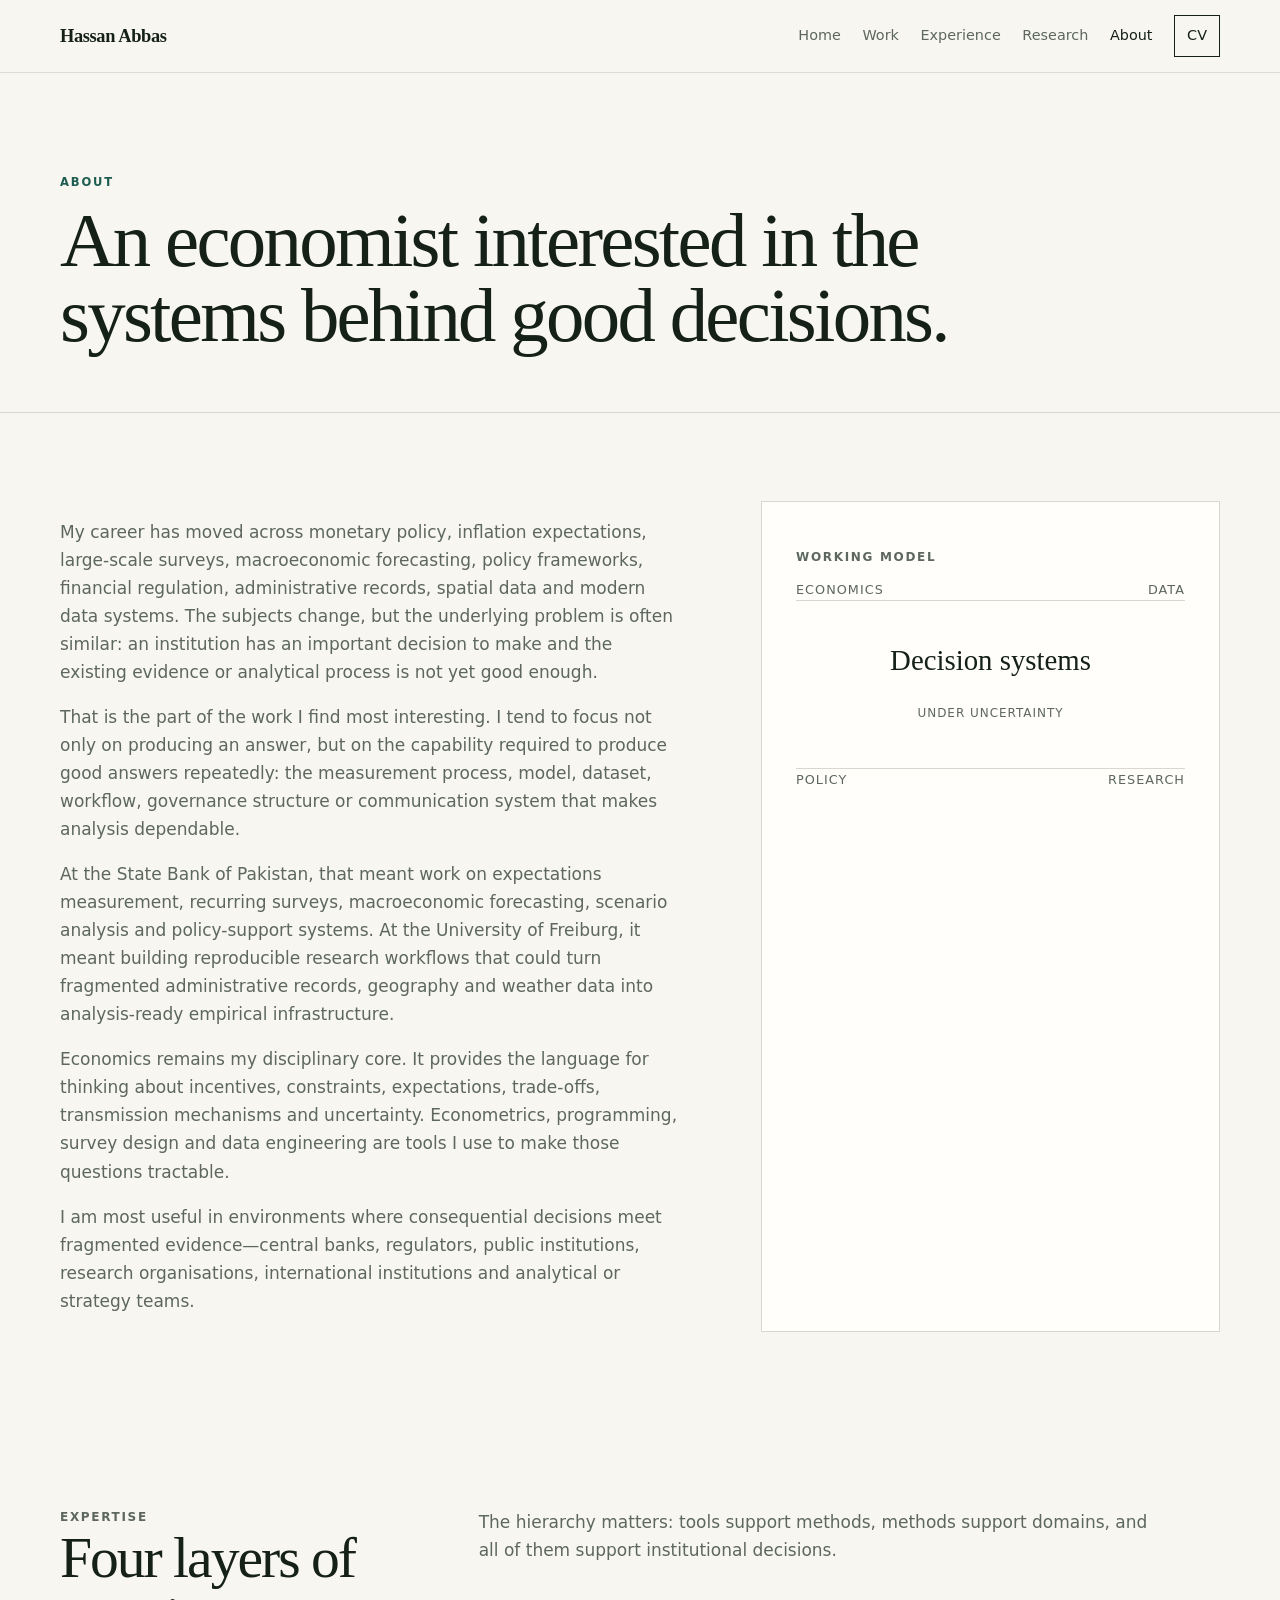
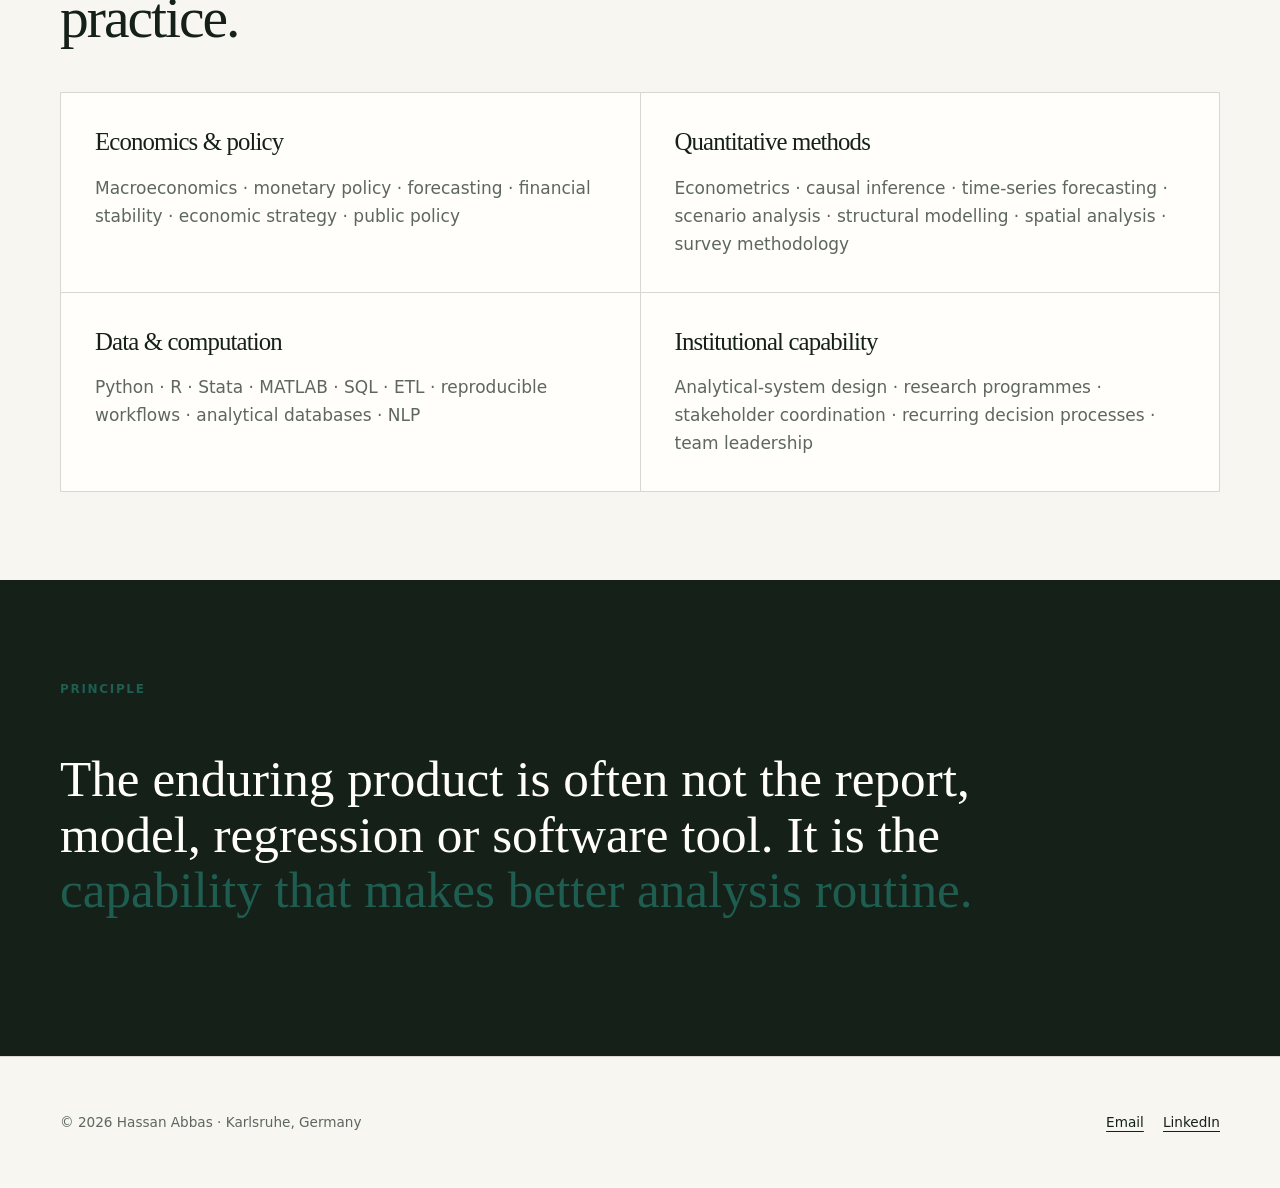
==== about.html @ 6c1988a5 "Initial portfolio website" ====
<!doctype html><html lang="en"><head><meta charset="utf-8"><meta name="viewport" content="width=device-width,initial-scale=1"><meta name="description" content="About Hassan Abbas — economist designing analytical capabilities for decisions under uncertainty."><title>About — Hassan Abbas</title><link rel="stylesheet" href="assets/styles.css"></head><body><a class="skip" href="#main">Skip to content</a><header><div class="wrap nav"><a class="brand" href="index.html">Hassan Abbas</a><button class="menu" aria-label="Toggle navigation" aria-expanded="false">☰</button><nav class="navlinks"><a href="index.html">Home</a><a href="work.html">Work</a><a href="experience.html">Experience</a><a href="research.html">Research</a><a class="active" href="about.html">About</a><a class="cvlink" href="cv.html">CV</a></nav></div></header><main id="main"><section class="page-hero"><div class="wrap"><p class="eyebrow">About</p><h1>An economist interested in the systems behind good decisions.</h1></div></section><section><div class="wrap about-grid"><article><p>My career has moved across monetary policy, inflation expectations, large-scale surveys, macroeconomic forecasting, policy frameworks, financial regulation, administrative records, spatial data and modern data systems. The subjects change, but the underlying problem is often similar: an institution has an important decision to make and the existing evidence or analytical process is not yet good enough.</p><p>That is the part of the work I find most interesting. I tend to focus not only on producing an answer, but on the capability required to produce good answers repeatedly: the measurement process, model, dataset, workflow, governance structure or communication system that makes analysis dependable.</p><p>At the State Bank of Pakistan, that meant work on expectations measurement, recurring surveys, macroeconomic forecasting, scenario analysis and policy-support systems. At the University of Freiburg, it meant building reproducible research workflows that could turn fragmented administrative records, geography and weather data into analysis-ready empirical infrastructure.</p><p>Economics remains my disciplinary core. It provides the language for thinking about incentives, constraints, expectations, trade-offs, transmission mechanisms and uncertainty. Econometrics, programming, survey design and data engineering are tools I use to make those questions tractable.</p><p>I am most useful in environments where consequential decisions meet fragmented evidence—central banks, regulators, public institutions, research organisations, international institutions and analytical or strategy teams.</p></article><aside class="matrix"><p class="kicker">Working model</p><div class="matrix-labels"><span>Economics</span><span>Data</span></div><div class="matrix-line"></div><div class="matrix-center">Decision systems<br><small style="font-family:var(--sans);font-size:.75rem;color:var(--muted);letter-spacing:.08em;text-transform:uppercase">under uncertainty</small></div><div class="matrix-line"></div><div class="matrix-labels"><span>Policy</span><span>Research</span></div></aside></div></section><section class="reveal"><div class="wrap"><div class="section-head"><div><p class="kicker">Expertise</p><h2>Four layers of practice.</h2></div><p>The hierarchy matters: tools support methods, methods support domains, and all of them support institutional decisions.</p></div><div class="expertise"><article><h3>Economics & policy</h3><p>Macroeconomics · monetary policy · forecasting · financial stability · economic strategy · public policy</p></article><article><h3>Quantitative methods</h3><p>Econometrics · causal inference · time-series forecasting · scenario analysis · structural modelling · spatial analysis · survey methodology</p></article><article><h3>Data & computation</h3><p>Python · R · Stata · MATLAB · SQL · ETL · reproducible workflows · analytical databases · NLP</p></article><article><h3>Institutional capability</h3><p>Analytical-system design · research programmes · stakeholder coordination · recurring decision processes · team leadership</p></article></div></div></section><section class="statement reveal"><div class="wrap"><p class="kicker">Principle</p><p class="quote">The enduring product is often not the report, model, regression or software tool. It is the <em>capability that makes better analysis routine.</em></p></div></section></main><footer><div class="wrap footer-grid"><p>© 2026 Hassan Abbas · Karlsruhe, Germany</p><div class="footer-links"><a href="mailto:hassanabbas.baig@gmail.com">Email</a><a href="https://linkedin.com/in/has-san-ab-bas">LinkedIn</a></div></div></footer><script src="assets/site.js"></script></body></html>
---- assets/styles.css ----
:root {
  --ink: #152019;
  --muted: #5d675f;
  --paper: #f7f6f1;
  --white: #fffefa;
  --line: #d9d8d0;
  --accent: #1e5d4f;
  --accent-soft: #dce9e4;
  --serif: Georgia, 'Times New Roman', serif;
  --sans: Inter, ui-sans-serif, system-ui, -apple-system, BlinkMacSystemFont, 'Segoe UI', sans-serif;
  --max: 1160px;
}
*{box-sizing:border-box}
html{scroll-behavior:smooth}
body{margin:0;background:var(--paper);color:var(--ink);font-family:var(--sans);font-size:17px;line-height:1.65;-webkit-font-smoothing:antialiased}
a{color:inherit;text-decoration-thickness:1px;text-underline-offset:4px}
a:hover{color:var(--accent)}
img{max-width:100%}
.skip{position:absolute;left:-9999px}.skip:focus{left:1rem;top:1rem;background:var(--white);padding:.6rem 1rem;z-index:100}
.wrap{width:min(calc(100% - 40px),var(--max));margin:auto}
header{position:sticky;top:0;z-index:50;background:rgba(247,246,241,.94);backdrop-filter:blur(10px);border-bottom:1px solid rgba(217,216,208,.85)}
.nav{height:72px;display:flex;align-items:center;justify-content:space-between;gap:2rem}
.brand{font-family:var(--serif);font-weight:700;letter-spacing:-.02em;text-decoration:none;font-size:1.15rem}
.navlinks{display:flex;align-items:center;gap:1.35rem;font-size:.9rem}.navlinks a{text-decoration:none;color:var(--muted)}.navlinks a.active,.navlinks a:hover{color:var(--ink)}
.navlinks .cvlink{padding:.48rem .75rem;border:1px solid var(--ink);color:var(--ink)}
.menu{display:none;border:0;background:transparent;font-size:1.4rem}
.hero{padding:112px 0 80px}.eyebrow{text-transform:uppercase;letter-spacing:.16em;font-size:.72rem;font-weight:700;color:var(--accent)}
h1,h2,h3{font-family:var(--serif);font-weight:500;letter-spacing:-.035em;margin:0}
h1{font-size:clamp(3.2rem,7vw,6.6rem);line-height:.98;max-width:980px}h2{font-size:clamp(2.25rem,4.5vw,4rem);line-height:1.05}h3{font-size:1.55rem;line-height:1.18}
.lede{max-width:800px;font-size:clamp(1.15rem,2vw,1.42rem);color:var(--muted);margin:2rem 0 0}.actions{display:flex;gap:1rem;flex-wrap:wrap;margin-top:2.2rem}.btn{display:inline-block;text-decoration:none;padding:.82rem 1.05rem;border:1px solid var(--ink);font-size:.9rem;font-weight:650}.btn.primary{background:var(--ink);color:var(--white)}.btn:hover{transform:translateY(-1px)}
.meta-strip{border-top:1px solid var(--line);border-bottom:1px solid var(--line);padding:20px 0}.meta-grid{display:grid;grid-template-columns:repeat(3,1fr);gap:1rem}.meta-item{font-size:.86rem;color:var(--muted)}.meta-item strong{display:block;color:var(--ink);font-family:var(--serif);font-size:1.2rem;font-weight:500}
section{padding:88px 0}.section-head{display:grid;grid-template-columns:1fr 2fr;gap:3rem;margin-bottom:44px}.section-head p{margin:0;color:var(--muted);max-width:680px}.kicker{font-size:.75rem;text-transform:uppercase;letter-spacing:.14em;font-weight:700;color:var(--accent);margin-bottom:.7rem}
.work-grid{display:grid;grid-template-columns:repeat(2,1fr);gap:1px;background:var(--line);border:1px solid var(--line)}.work-card{background:var(--white);padding:34px;min-height:310px;display:flex;flex-direction:column}.work-card .num{font-family:var(--serif);font-size:.9rem;color:var(--accent);margin-bottom:3.2rem}.work-card p{color:var(--muted);margin:.9rem 0 1.5rem}.tags{display:flex;gap:.5rem;flex-wrap:wrap;margin-top:auto}.tag{font-size:.72rem;letter-spacing:.03em;border:1px solid var(--line);padding:.28rem .48rem;color:var(--muted)}.arrow{font-size:1.3rem;text-decoration:none;margin-top:1.4rem;display:inline-block}
.statement{background:var(--ink);color:var(--white)}.statement .section-head p{color:#c8d0cb}.statement-flow{display:grid;grid-template-columns:repeat(4,1fr);gap:1px;background:#52615a;border:1px solid #52615a}.flow-step{background:var(--ink);padding:30px;min-height:200px}.flow-step b{font-family:var(--serif);font-weight:500;font-size:1.35rem;display:block;margin-bottom:.9rem}.flow-step span{color:#c8d0cb;font-size:.92rem}
.timeline{border-top:1px solid var(--line)}.role{display:grid;grid-template-columns:190px 1fr;gap:2rem;padding:36px 0;border-bottom:1px solid var(--line)}.role time{font-size:.86rem;color:var(--muted)}.role h3{margin-bottom:.35rem}.role .org{color:var(--accent);font-weight:650;font-size:.92rem}.role p{color:var(--muted);max-width:790px;margin:.75rem 0 0}
.expertise{display:grid;grid-template-columns:repeat(2,1fr);gap:1px;background:var(--line);border:1px solid var(--line)}.expertise article{background:var(--white);padding:34px}.expertise p{color:var(--muted);margin-bottom:0}
.quote{font-family:var(--serif);font-size:clamp(2rem,4vw,3.6rem);line-height:1.08;max-width:1000px}.quote em{color:var(--accent);font-style:normal}
.page-hero{padding:88px 0 58px;border-bottom:1px solid var(--line)}.page-hero h1{font-size:clamp(3rem,6vw,5.6rem)}.page-hero .lede{max-width:760px}
.case{padding:72px 0;border-bottom:1px solid var(--line)}.case-grid{display:grid;grid-template-columns:1fr 2fr;gap:4rem}.case aside{font-size:.85rem;color:var(--muted)}.case aside dl{margin:1.4rem 0 0}.case aside dt{text-transform:uppercase;letter-spacing:.1em;font-size:.68rem;color:var(--accent);font-weight:700;margin-top:1rem}.case aside dd{margin:.18rem 0}.case h2{font-size:clamp(2.1rem,4vw,3.3rem)}.case h4{font-family:var(--sans);font-size:.76rem;text-transform:uppercase;letter-spacing:.12em;color:var(--accent);margin:2.2rem 0 .6rem}.case p{max-width:760px;color:var(--muted)}.case .result{border-left:3px solid var(--accent);padding-left:1.1rem;color:var(--ink);font-size:1.08rem}
.about-grid{display:grid;grid-template-columns:1.15fr .85fr;gap:5rem}.about-grid p{color:var(--muted)}.matrix{border:1px solid var(--line);background:var(--white);padding:34px}.matrix-center{text-align:center;font-family:var(--serif);font-size:1.8rem;padding:36px 5px}.matrix-line{height:1px;background:var(--line)}.matrix-labels{display:grid;grid-template-columns:1fr 1fr;gap:1rem;font-size:.8rem;color:var(--muted);text-transform:uppercase;letter-spacing:.08em}.matrix-labels span:last-child{text-align:right}
.research-list{border-top:1px solid var(--line)}.research-item{display:grid;grid-template-columns:180px 1fr;gap:2rem;padding:32px 0;border-bottom:1px solid var(--line)}.research-item small{color:var(--accent);font-weight:700;text-transform:uppercase;letter-spacing:.09em}.research-item p{color:var(--muted);margin:.5rem 0 0}
.cv-layout{display:grid;grid-template-columns:1fr 320px;gap:5rem}.cv-summary{font-size:1.2rem;color:var(--muted)}.sidebar-card{border:1px solid var(--line);background:var(--white);padding:28px;position:sticky;top:100px}.sidebar-card p{color:var(--muted);font-size:.9rem}.compact-list{margin:0;padding-left:1.2rem;color:var(--muted)}
footer{padding:54px 0;border-top:1px solid var(--line)}.footer-grid{display:flex;justify-content:space-between;align-items:flex-end;gap:2rem}.footer-grid p{margin:0;color:var(--muted);font-size:.85rem}.footer-links{display:flex;gap:1.2rem;font-size:.85rem}
.reveal{opacity:0;transform:translateY(12px);transition:opacity .5s ease,transform .5s ease}.reveal.visible{opacity:1;transform:none}
@media(max-width:780px){.wrap{width:min(calc(100% - 28px),var(--max))}.menu{display:block}.navlinks{display:none;position:absolute;top:72px;left:0;right:0;background:var(--paper);padding:1rem 20px 1.4rem;border-bottom:1px solid var(--line);flex-direction:column;align-items:flex-start}.navlinks.open{display:flex}.hero{padding:72px 0 58px}.section-head,.case-grid,.about-grid,.cv-layout{grid-template-columns:1fr;gap:2rem}.work-grid,.expertise,.statement-flow{grid-template-columns:1fr}.meta-grid{grid-template-columns:1fr}.role,.research-item{grid-template-columns:1fr;gap:.5rem}.work-card{min-height:260px}.footer-grid{align-items:flex-start;flex-direction:column}.sidebar-card{position:static}}
@media(prefers-reduced-motion:reduce){html{scroll-behavior:auto}.reveal{opacity:1;transform:none;transition:none}}
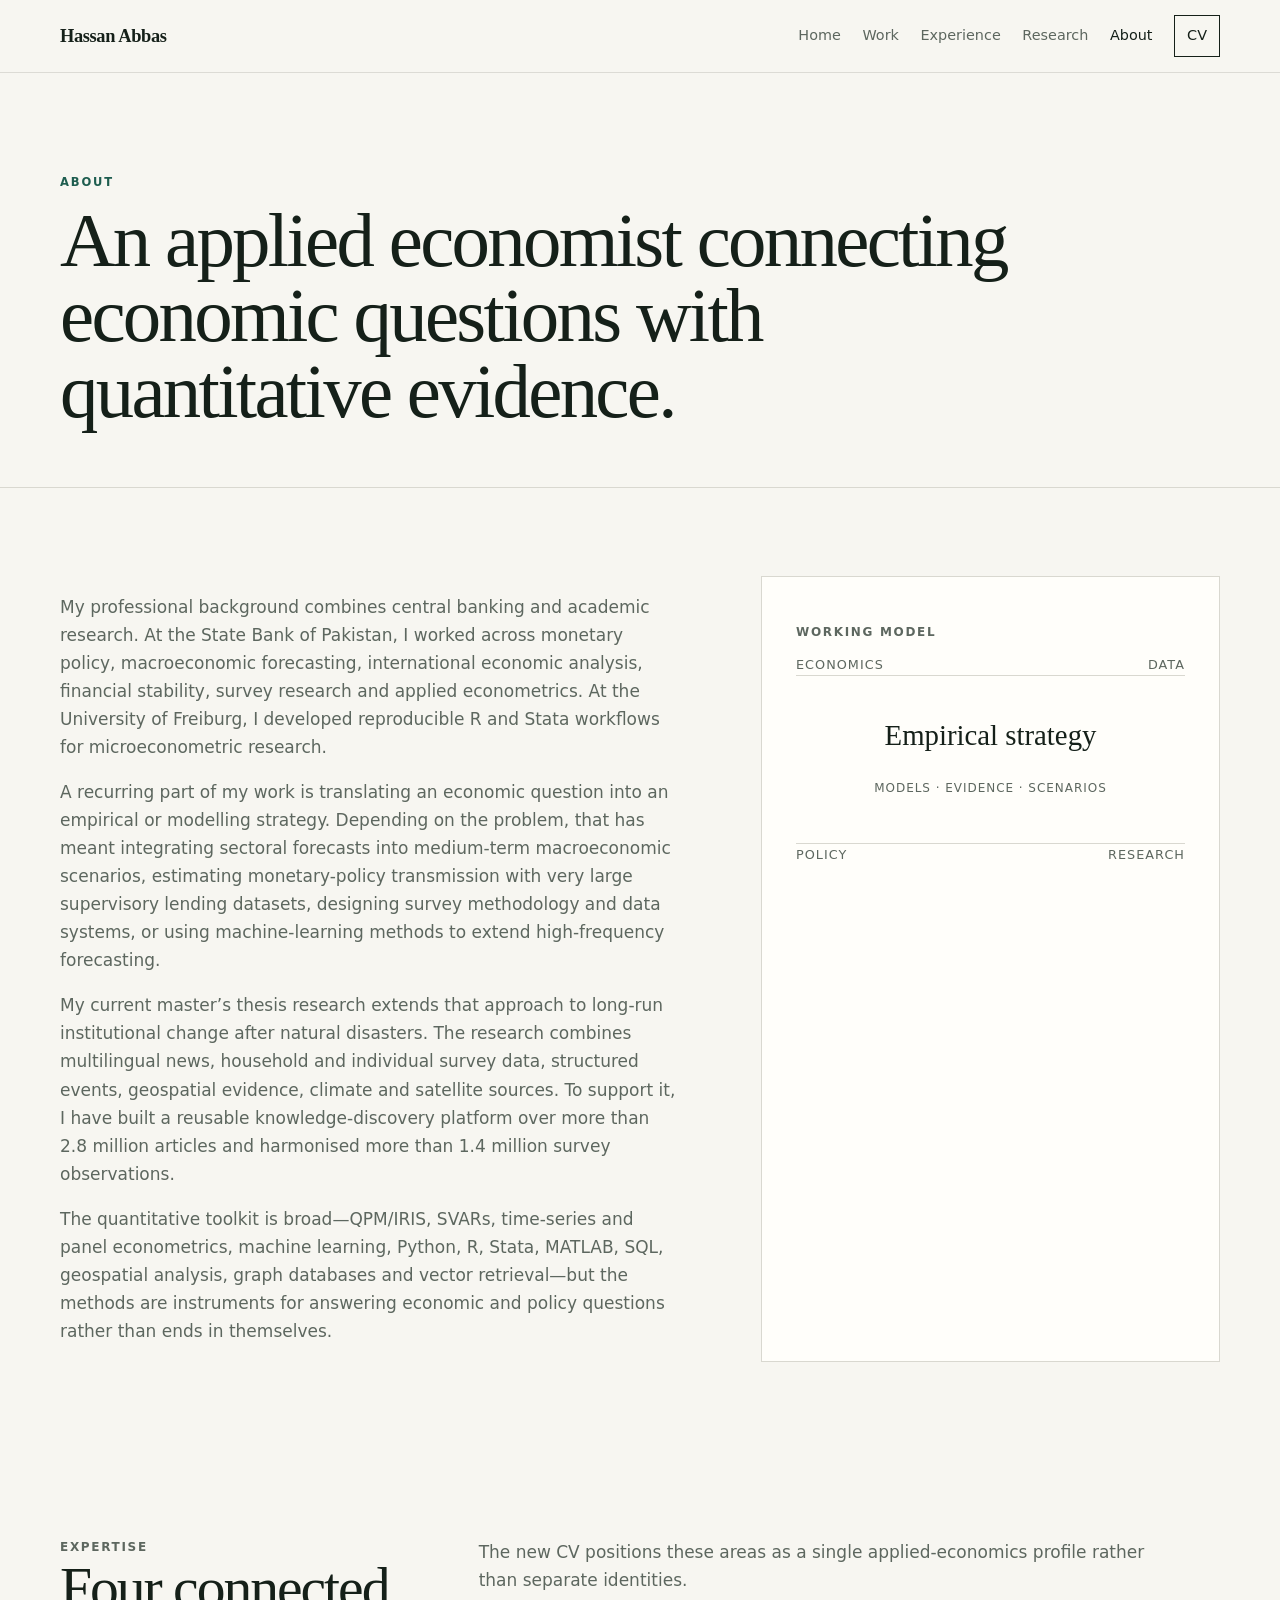
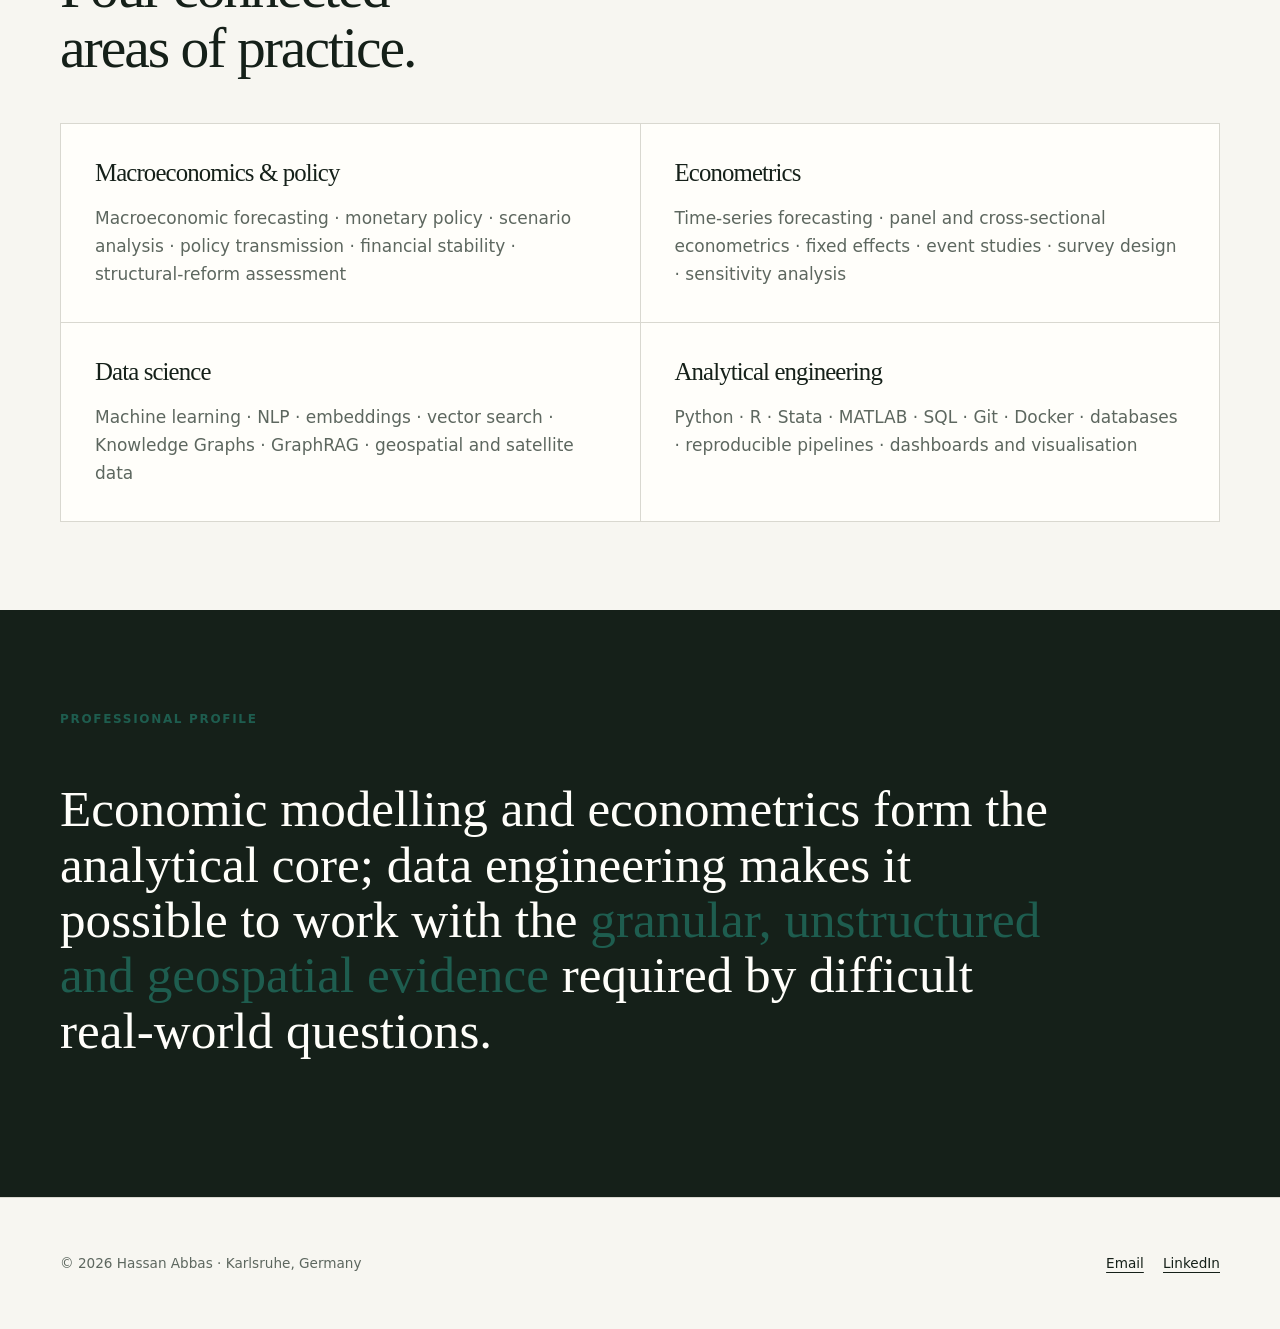
==== commit 4b7a8824: "Align portfolio with updated CV eg  "alilgned CV" b784fad :wqgit status" ====
--- a/about.html
+++ b/about.html
@@ -1 +1,5 @@
-<!doctype html><html lang="en"><head><meta charset="utf-8"><meta name="viewport" content="width=device-width,initial-scale=1"><meta name="description" content="About Hassan Abbas — economist designing analytical capabilities for decisions under uncertainty."><title>About — Hassan Abbas</title><link rel="stylesheet" href="assets/styles.css"></head><body><a class="skip" href="#main">Skip to content</a><header><div class="wrap nav"><a class="brand" href="index.html">Hassan Abbas</a><button class="menu" aria-label="Toggle navigation" aria-expanded="false">☰</button><nav class="navlinks"><a href="index.html">Home</a><a href="work.html">Work</a><a href="experience.html">Experience</a><a href="research.html">Research</a><a class="active" href="about.html">About</a><a class="cvlink" href="cv.html">CV</a></nav></div></header><main id="main"><section class="page-hero"><div class="wrap"><p class="eyebrow">About</p><h1>An economist interested in the systems behind good decisions.</h1></div></section><section><div class="wrap about-grid"><article><p>My career has moved across monetary policy, inflation expectations, large-scale surveys, macroeconomic forecasting, policy frameworks, financial regulation, administrative records, spatial data and modern data systems. The subjects change, but the underlying problem is often similar: an institution has an important decision to make and the existing evidence or analytical process is not yet good enough.</p><p>That is the part of the work I find most interesting. I tend to focus not only on producing an answer, but on the capability required to produce good answers repeatedly: the measurement process, model, dataset, workflow, governance structure or communication system that makes analysis dependable.</p><p>At the State Bank of Pakistan, that meant work on expectations measurement, recurring surveys, macroeconomic forecasting, scenario analysis and policy-support systems. At the University of Freiburg, it meant building reproducible research workflows that could turn fragmented administrative records, geography and weather data into analysis-ready empirical infrastructure.</p><p>Economics remains my disciplinary core. It provides the language for thinking about incentives, constraints, expectations, trade-offs, transmission mechanisms and uncertainty. Econometrics, programming, survey design and data engineering are tools I use to make those questions tractable.</p><p>I am most useful in environments where consequential decisions meet fragmented evidence—central banks, regulators, public institutions, research organisations, international institutions and analytical or strategy teams.</p></article><aside class="matrix"><p class="kicker">Working model</p><div class="matrix-labels"><span>Economics</span><span>Data</span></div><div class="matrix-line"></div><div class="matrix-center">Decision systems<br><small style="font-family:var(--sans);font-size:.75rem;color:var(--muted);letter-spacing:.08em;text-transform:uppercase">under uncertainty</small></div><div class="matrix-line"></div><div class="matrix-labels"><span>Policy</span><span>Research</span></div></aside></div></section><section class="reveal"><div class="wrap"><div class="section-head"><div><p class="kicker">Expertise</p><h2>Four layers of practice.</h2></div><p>The hierarchy matters: tools support methods, methods support domains, and all of them support institutional decisions.</p></div><div class="expertise"><article><h3>Economics & policy</h3><p>Macroeconomics · monetary policy · forecasting · financial stability · economic strategy · public policy</p></article><article><h3>Quantitative methods</h3><p>Econometrics · causal inference · time-series forecasting · scenario analysis · structural modelling · spatial analysis · survey methodology</p></article><article><h3>Data & computation</h3><p>Python · R · Stata · MATLAB · SQL · ETL · reproducible workflows · analytical databases · NLP</p></article><article><h3>Institutional capability</h3><p>Analytical-system design · research programmes · stakeholder coordination · recurring decision processes · team leadership</p></article></div></div></section><section class="statement reveal"><div class="wrap"><p class="kicker">Principle</p><p class="quote">The enduring product is often not the report, model, regression or software tool. It is the <em>capability that makes better analysis routine.</em></p></div></section></main><footer><div class="wrap footer-grid"><p>© 2026 Hassan Abbas · Karlsruhe, Germany</p><div class="footer-links"><a href="mailto:hassanabbas.baig@gmail.com">Email</a><a href="https://linkedin.com/in/has-san-ab-bas">LinkedIn</a></div></div></footer><script src="assets/site.js"></script></body></html>
+<!doctype html><html lang="en"><head><meta charset="utf-8"><meta name="viewport" content="width=device-width,initial-scale=1"><meta name="description" content="About Hassan Abbas — applied economist working across econometrics, macroeconomic forecasting, scenario analysis and data science."><title>About — Hassan Abbas</title><link rel="stylesheet" href="assets/styles.css"></head><body><a class="skip" href="#main">Skip to content</a><header><div class="wrap nav"><a class="brand" href="index.html">Hassan Abbas</a><button class="menu" aria-label="Toggle navigation" aria-expanded="false">☰</button><nav class="navlinks"><a href="index.html">Home</a><a href="work.html">Work</a><a href="experience.html">Experience</a><a href="research.html">Research</a><a class="active" href="about.html">About</a><a class="cvlink" href="cv.html">CV</a></nav></div></header><main id="main"><section class="page-hero"><div class="wrap"><p class="eyebrow">About</p><h1>An applied economist connecting economic questions with quantitative evidence.</h1></div></section>
+<section><div class="wrap about-grid"><article><p>My professional background combines central banking and academic research. At the State Bank of Pakistan, I worked across monetary policy, macroeconomic forecasting, international economic analysis, financial stability, survey research and applied econometrics. At the University of Freiburg, I developed reproducible R and Stata workflows for microeconometric research.</p><p>A recurring part of my work is translating an economic question into an empirical or modelling strategy. Depending on the problem, that has meant integrating sectoral forecasts into medium-term macroeconomic scenarios, estimating monetary-policy transmission with very large supervisory lending datasets, designing survey methodology and data systems, or using machine-learning methods to extend high-frequency forecasting.</p><p>My current master’s thesis research extends that approach to long-run institutional change after natural disasters. The research combines multilingual news, household and individual survey data, structured events, geospatial evidence, climate and satellite sources. To support it, I have built a reusable knowledge-discovery platform over more than 2.8 million articles and harmonised more than 1.4 million survey observations.</p><p>The quantitative toolkit is broad—QPM/IRIS, SVARs, time-series and panel econometrics, machine learning, Python, R, Stata, MATLAB, SQL, geospatial analysis, graph databases and vector retrieval—but the methods are instruments for answering economic and policy questions rather than ends in themselves.</p></article><aside class="matrix"><p class="kicker">Working model</p><div class="matrix-labels"><span>Economics</span><span>Data</span></div><div class="matrix-line"></div><div class="matrix-center">Empirical strategy<br><small style="font-family:var(--sans);font-size:.75rem;color:var(--muted);letter-spacing:.08em;text-transform:uppercase">models · evidence · scenarios</small></div><div class="matrix-line"></div><div class="matrix-labels"><span>Policy</span><span>Research</span></div></aside></div></section>
+<section class="reveal"><div class="wrap"><div class="section-head"><div><p class="kicker">Expertise</p><h2>Four connected areas of practice.</h2></div><p>The new CV positions these areas as a single applied-economics profile rather than separate identities.</p></div><div class="expertise"><article><h3>Macroeconomics & policy</h3><p>Macroeconomic forecasting · monetary policy · scenario analysis · policy transmission · financial stability · structural-reform assessment</p></article><article><h3>Econometrics</h3><p>Time-series forecasting · panel and cross-sectional econometrics · fixed effects · event studies · survey design · sensitivity analysis</p></article><article><h3>Data science</h3><p>Machine learning · NLP · embeddings · vector search · Knowledge Graphs · GraphRAG · geospatial and satellite data</p></article><article><h3>Analytical engineering</h3><p>Python · R · Stata · MATLAB · SQL · Git · Docker · databases · reproducible pipelines · dashboards and visualisation</p></article></div></div></section>
+<section class="statement reveal"><div class="wrap"><p class="kicker">Professional profile</p><p class="quote">Economic modelling and econometrics form the analytical core; data engineering makes it possible to work with the <em>granular, unstructured and geospatial evidence</em> required by difficult real-world questions.</p></div></section>
+</main><footer><div class="wrap footer-grid"><p>© 2026 Hassan Abbas · Karlsruhe, Germany</p><div class="footer-links"><a href="mailto:hassanabbas.baig@gmail.com">Email</a><a href="https://linkedin.com/in/has-san-ab-bas">LinkedIn</a></div></div></footer><script src="assets/site.js"></script></body></html>
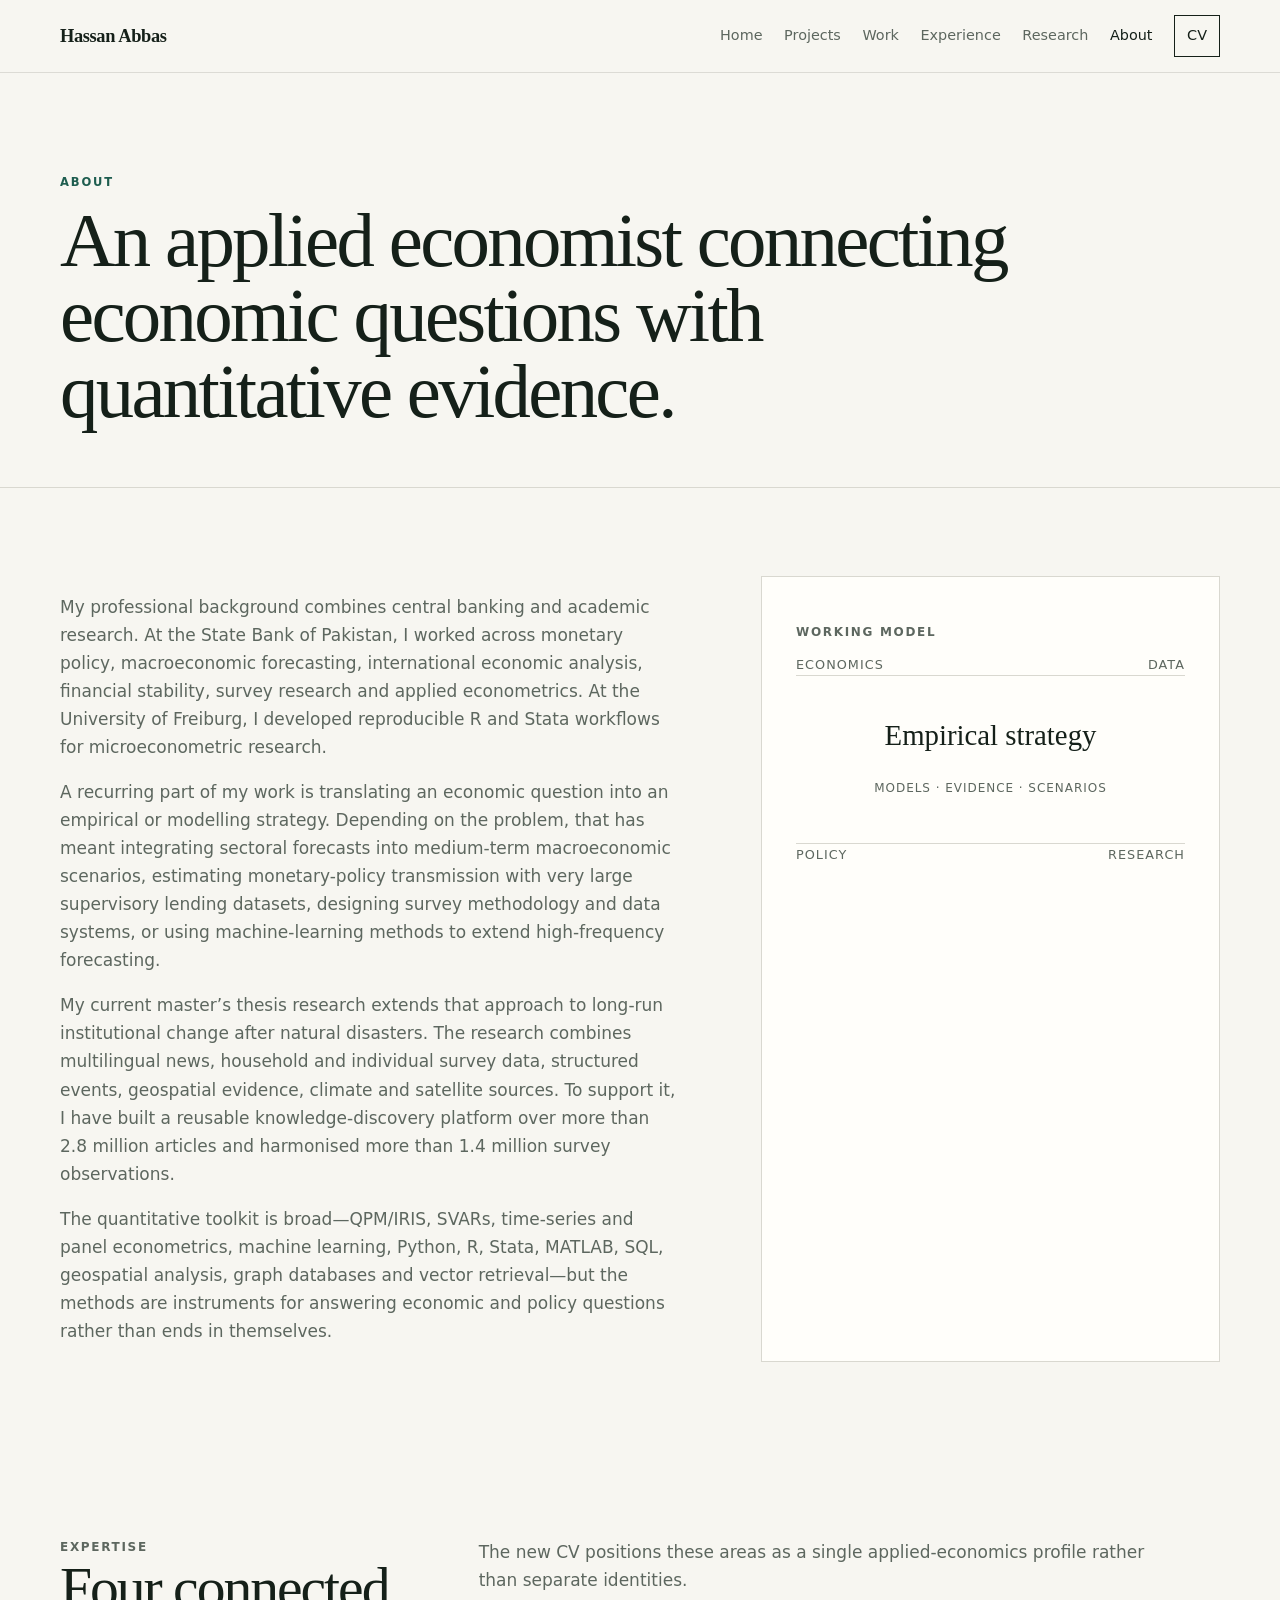
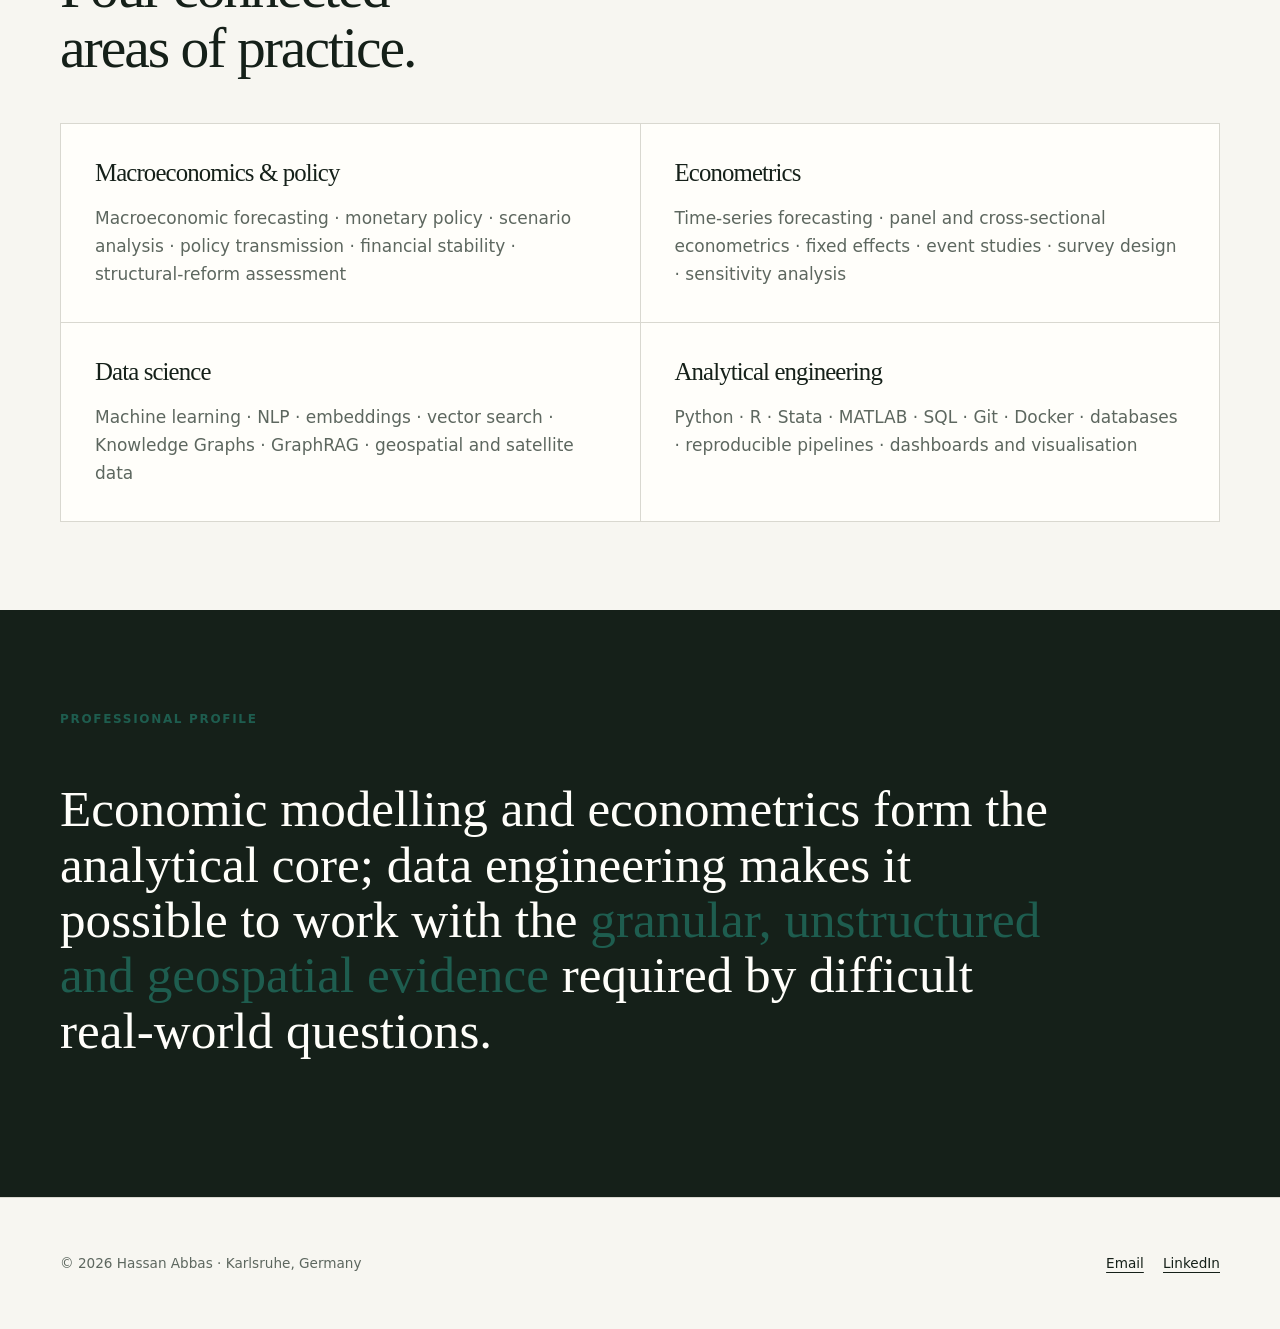
==== commit 09d77b66: "Add independent projects section and scenario platform demo" ====
--- a/about.html
+++ b/about.html
@@ -1,4 +1,4 @@
-<!doctype html><html lang="en"><head><meta charset="utf-8"><meta name="viewport" content="width=device-width,initial-scale=1"><meta name="description" content="About Hassan Abbas — applied economist working across econometrics, macroeconomic forecasting, scenario analysis and data science."><title>About — Hassan Abbas</title><link rel="stylesheet" href="assets/styles.css"></head><body><a class="skip" href="#main">Skip to content</a><header><div class="wrap nav"><a class="brand" href="index.html">Hassan Abbas</a><button class="menu" aria-label="Toggle navigation" aria-expanded="false">☰</button><nav class="navlinks"><a href="index.html">Home</a><a href="work.html">Work</a><a href="experience.html">Experience</a><a href="research.html">Research</a><a class="active" href="about.html">About</a><a class="cvlink" href="cv.html">CV</a></nav></div></header><main id="main"><section class="page-hero"><div class="wrap"><p class="eyebrow">About</p><h1>An applied economist connecting economic questions with quantitative evidence.</h1></div></section>
+<!doctype html><html lang="en"><head><meta charset="utf-8"><meta name="viewport" content="width=device-width,initial-scale=1"><meta name="description" content="About Hassan Abbas — applied economist working across econometrics, macroeconomic forecasting, scenario analysis and data science."><title>About — Hassan Abbas</title><link rel="stylesheet" href="assets/styles.css"></head><body><a class="skip" href="#main">Skip to content</a><header><div class="wrap nav"><a class="brand" href="index.html">Hassan Abbas</a><button class="menu" aria-label="Toggle navigation" aria-expanded="false">☰</button><nav class="navlinks" aria-label="Primary"><a href="index.html">Home</a><a href="projects.html">Projects</a><a href="work.html">Work</a><a href="experience.html">Experience</a><a href="research.html">Research</a><a class="active" href="about.html">About</a><a class="cvlink" href="cv.html">CV</a></nav></div></header><main id="main"><section class="page-hero"><div class="wrap"><p class="eyebrow">About</p><h1>An applied economist connecting economic questions with quantitative evidence.</h1></div></section>
 <section><div class="wrap about-grid"><article><p>My professional background combines central banking and academic research. At the State Bank of Pakistan, I worked across monetary policy, macroeconomic forecasting, international economic analysis, financial stability, survey research and applied econometrics. At the University of Freiburg, I developed reproducible R and Stata workflows for microeconometric research.</p><p>A recurring part of my work is translating an economic question into an empirical or modelling strategy. Depending on the problem, that has meant integrating sectoral forecasts into medium-term macroeconomic scenarios, estimating monetary-policy transmission with very large supervisory lending datasets, designing survey methodology and data systems, or using machine-learning methods to extend high-frequency forecasting.</p><p>My current master’s thesis research extends that approach to long-run institutional change after natural disasters. The research combines multilingual news, household and individual survey data, structured events, geospatial evidence, climate and satellite sources. To support it, I have built a reusable knowledge-discovery platform over more than 2.8 million articles and harmonised more than 1.4 million survey observations.</p><p>The quantitative toolkit is broad—QPM/IRIS, SVARs, time-series and panel econometrics, machine learning, Python, R, Stata, MATLAB, SQL, geospatial analysis, graph databases and vector retrieval—but the methods are instruments for answering economic and policy questions rather than ends in themselves.</p></article><aside class="matrix"><p class="kicker">Working model</p><div class="matrix-labels"><span>Economics</span><span>Data</span></div><div class="matrix-line"></div><div class="matrix-center">Empirical strategy<br><small style="font-family:var(--sans);font-size:.75rem;color:var(--muted);letter-spacing:.08em;text-transform:uppercase">models · evidence · scenarios</small></div><div class="matrix-line"></div><div class="matrix-labels"><span>Policy</span><span>Research</span></div></aside></div></section>
 <section class="reveal"><div class="wrap"><div class="section-head"><div><p class="kicker">Expertise</p><h2>Four connected areas of practice.</h2></div><p>The new CV positions these areas as a single applied-economics profile rather than separate identities.</p></div><div class="expertise"><article><h3>Macroeconomics & policy</h3><p>Macroeconomic forecasting · monetary policy · scenario analysis · policy transmission · financial stability · structural-reform assessment</p></article><article><h3>Econometrics</h3><p>Time-series forecasting · panel and cross-sectional econometrics · fixed effects · event studies · survey design · sensitivity analysis</p></article><article><h3>Data science</h3><p>Machine learning · NLP · embeddings · vector search · Knowledge Graphs · GraphRAG · geospatial and satellite data</p></article><article><h3>Analytical engineering</h3><p>Python · R · Stata · MATLAB · SQL · Git · Docker · databases · reproducible pipelines · dashboards and visualisation</p></article></div></div></section>
 <section class="statement reveal"><div class="wrap"><p class="kicker">Professional profile</p><p class="quote">Economic modelling and econometrics form the analytical core; data engineering makes it possible to work with the <em>granular, unstructured and geospatial evidence</em> required by difficult real-world questions.</p></div></section>
